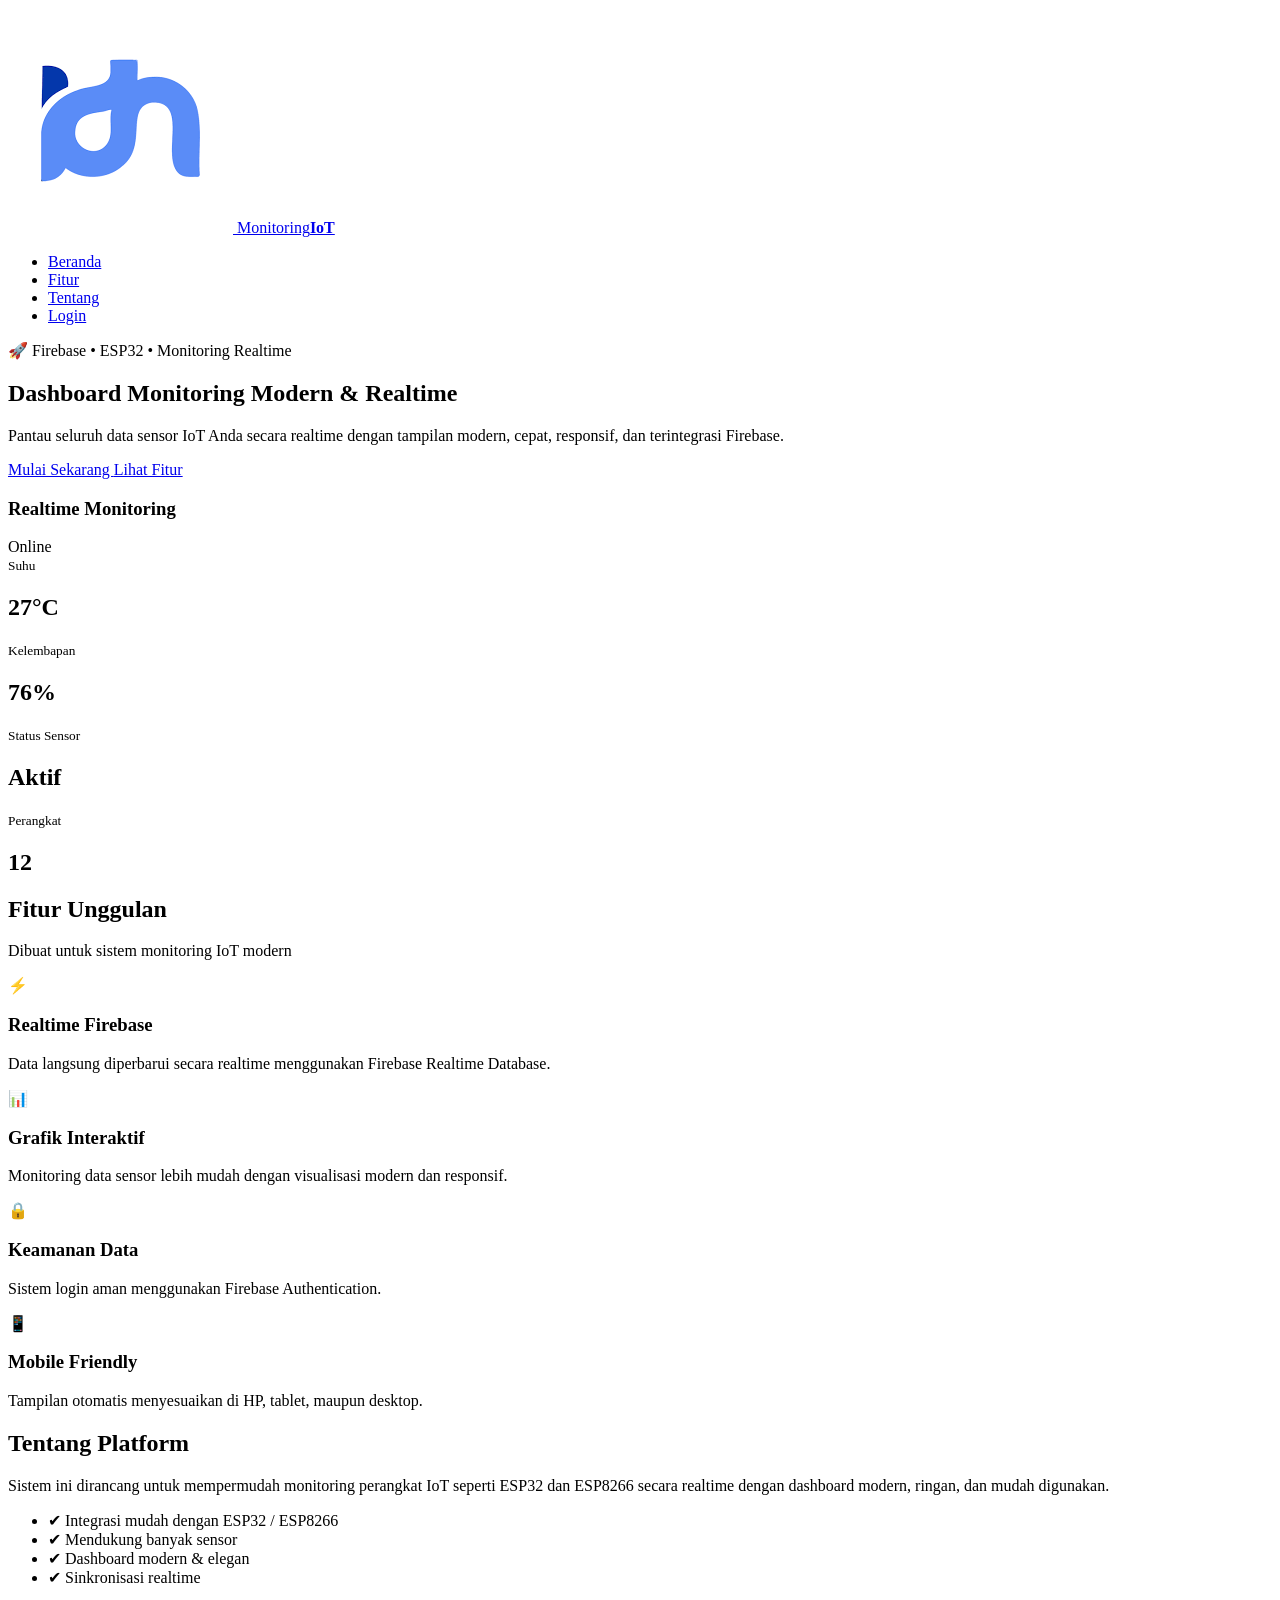
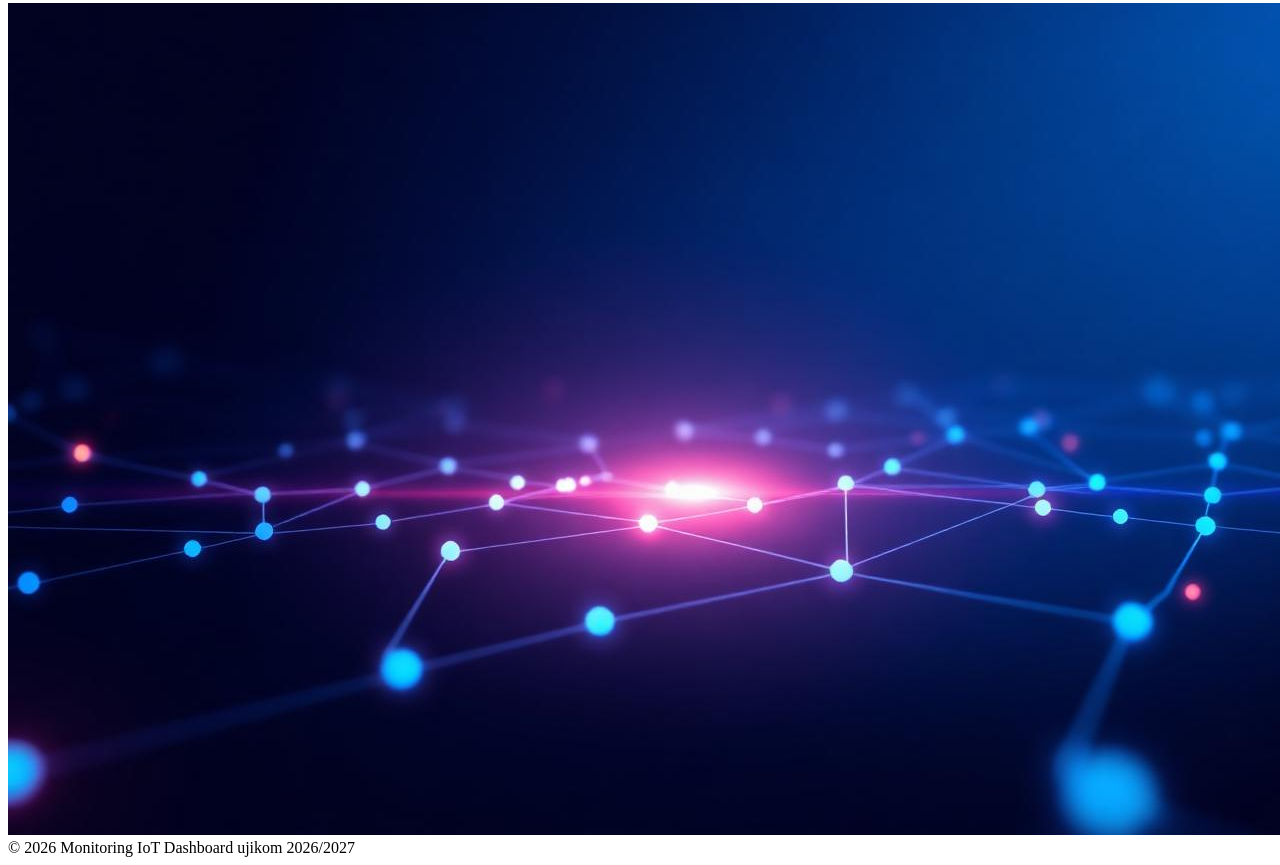
==== index.html @ 3c871036 "Ubah tampilan website jadi lebih bagus" ====
<!DOCTYPE html>
<html lang="id">

<head>
  <meta charset="UTF-8" />
  <meta name="viewport" content="width=device-width, initial-scale=1.0" />
  <title>Monitoring IoT | Smart Realtime Dashboard</title>

  <!-- Font -->
  <link rel="preconnect" href="https://fonts.googleapis.com">
  <link rel="preconnect" href="https://fonts.gstatic.com" crossorigin>
  <link href="https://fonts.googleapis.com/css2?family=Poppins:wght@300;400;500;600;700&display=swap" rel="stylesheet">

  <!-- CSS -->
  <link rel="stylesheet" href="css/stylee.css" />
</head>

<body>

  <!-- NAVBAR -->
  <header class="navbar">
    <div class="container nav-container">

      <a href="#" class="logo">
        <img src="img/logo.png" alt="">
        <span>Monitoring<strong>IoT</strong></span>
      </a>

      <ul class="nav-links">
        <li><a href="#">Beranda</a></li>
        <li><a href="#features">Fitur</a></li>
        <li><a href="#about">Tentang</a></li>
        <li>
          <a href="login.html" class="btn btn-primary">
            Login
          </a>
        </li>
      </ul>

    </div>
  </header>

  <!-- HERO -->
  <section class="hero">

    <div class="container hero-content">

      <div class="hero-text">

        <span class="badge">
          🚀 Firebase • ESP32 • Monitoring Realtime
        </span>

        <h1>
          Dashboard Monitoring
          <span class="gradient-text">
            Modern & Realtime
          </span>
        </h1>

        <p>
          Pantau seluruh data sensor IoT Anda secara realtime dengan
          tampilan modern, cepat, responsif, dan terintegrasi Firebase.
        </p>

        <div class="hero-actions">
          <a href="login.html" class="btn btn-primary">
            Mulai Sekarang
          </a>

          <a href="#features" class="btn btn-outline">
            Lihat Fitur
          </a>
        </div>

      </div>

      <!-- VISUAL -->
      <div class="dashboard-box">

        <div class="dashboard-top">
          <h3>Realtime Monitoring</h3>

          <div class="status">
            <div class="pulse"></div>
            Online
          </div>
        </div>

        <div class="chart"></div>

        <div class="cards">

          <div class="mini-card">
            <small>Suhu</small>
            <h2>27°C</h2>
          </div>

          <div class="mini-card">
            <small>Kelembapan</small>
            <h2>76%</h2>
          </div>

          <div class="mini-card">
            <small>Status Sensor</small>
            <h2>Aktif</h2>
          </div>

          <div class="mini-card">
            <small>Perangkat</small>
            <h2>12</h2>
          </div>

        </div>

      </div>

    </div>

  </section>

  <!-- FEATURES -->
  <section id="features">

    <div class="container">

      <div class="section-header">
        <h2>Fitur Unggulan</h2>
        <p>
          Dibuat untuk sistem monitoring IoT modern
        </p>
      </div>

      <div class="features-grid">

        <div class="feature-card">
          <div class="feature-icon">⚡</div>
          <h3>Realtime Firebase</h3>
          <p>
            Data langsung diperbarui secara realtime menggunakan Firebase Realtime Database.
          </p>
        </div>

        <div class="feature-card">
          <div class="feature-icon">📊</div>
          <h3>Grafik Interaktif</h3>
          <p>
            Monitoring data sensor lebih mudah dengan visualisasi modern dan responsif.
          </p>
        </div>

        <div class="feature-card">
          <div class="feature-icon">🔒</div>
          <h3>Keamanan Data</h3>
          <p>
            Sistem login aman menggunakan Firebase Authentication.
          </p>
        </div>

        <div class="feature-card">
          <div class="feature-icon">📱</div>
          <h3>Mobile Friendly</h3>
          <p>
            Tampilan otomatis menyesuaikan di HP, tablet, maupun desktop.
          </p>
        </div>

      </div>

    </div>

  </section>

  <!-- ABOUT -->
  <section id="about" class="about">

    <div class="container about-grid">

      <div>

        <h2>Tentang Platform</h2>

        <p>
          Sistem ini dirancang untuk mempermudah monitoring perangkat IoT
          seperti ESP32 dan ESP8266 secara realtime dengan dashboard modern,
          ringan, dan mudah digunakan.
        </p>

        <ul class="check-list">
          <li>✔ Integrasi mudah dengan ESP32 / ESP8266</li>
          <li>✔ Mendukung banyak sensor</li>
          <li>✔ Dashboard modern & elegan</li>
          <li>✔ Sinkronisasi realtime</li>
        </ul>

      </div>

      <div class="about-img">
        <img src="img/background.jpg" alt="">
      </div>

    </div>

  </section>

  <!-- FOOTER -->
  <footer>
    <div class="container">
      © 2026 Monitoring IoT Dashboard ujikom 2026/2027
    </div>
  </footer>

</body>

</html>
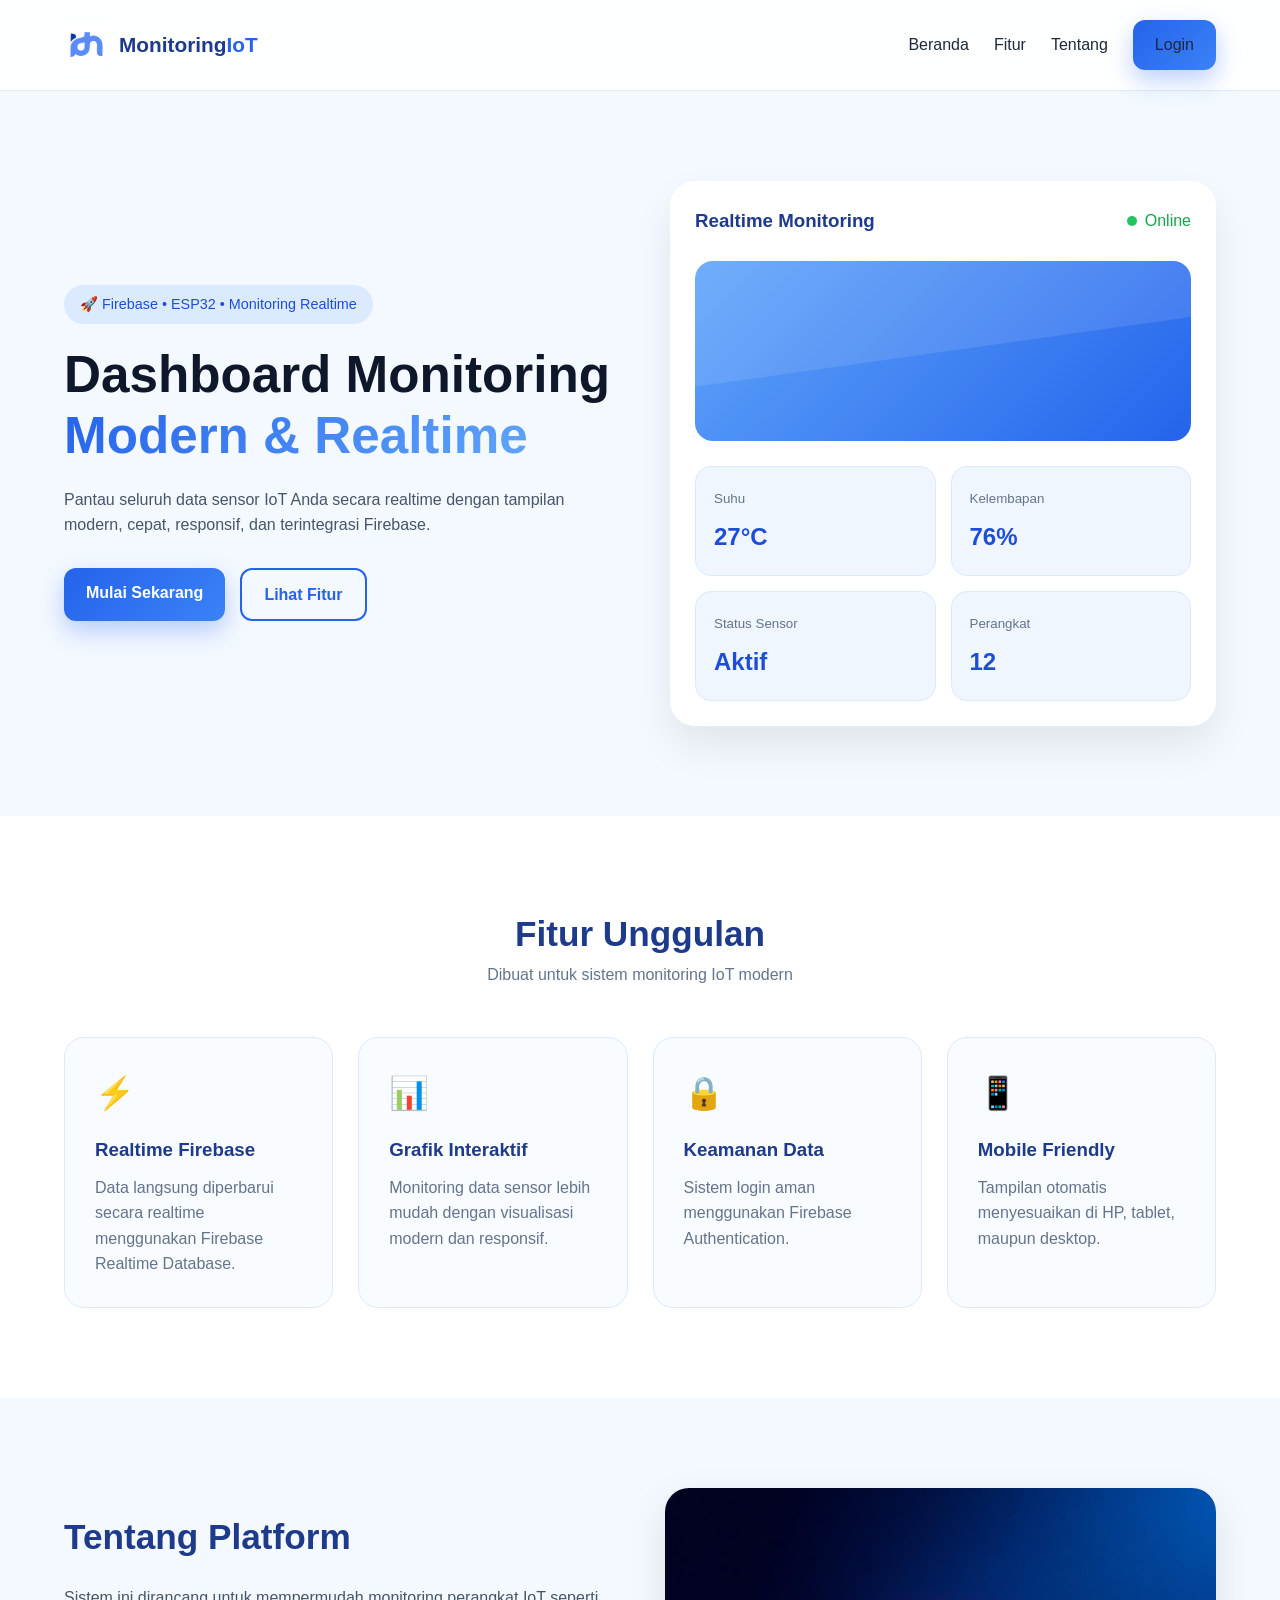
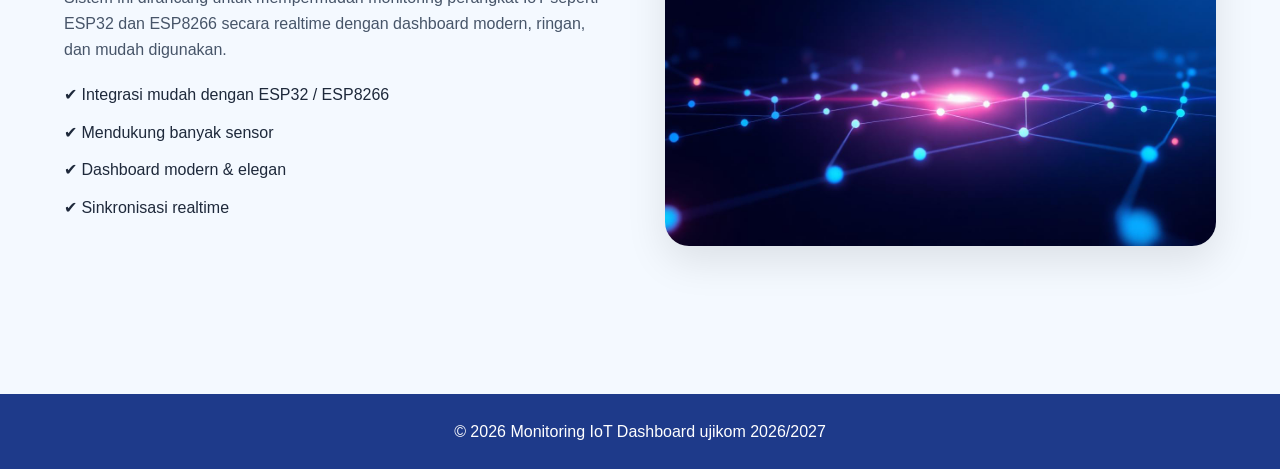
==== commit 0bd3cde7: "Bisa diakses XAMPP" ====
--- a/index.html
+++ b/index.html
@@ -11,8 +11,9 @@
   <link rel="preconnect" href="https://fonts.gstatic.com" crossorigin>
   <link href="https://fonts.googleapis.com/css2?family=Poppins:wght@300;400;500;600;700&display=swap" rel="stylesheet">
 
+
   <!-- CSS -->
-  <link rel="stylesheet" href="css/stylee.css" />
+  <link rel="stylesheet" href="css/style.css?v=1" />
 </head>
 
 <body>
--- a/css/style.css
+++ b/css/style.css
@@ -0,0 +1,1206 @@
+/* RESET */
+* {
+  margin: 0;
+  padding: 0;
+  box-sizing: border-box;
+}
+
+html {
+  scroll-behavior: smooth;
+}
+
+body {
+  font-family: 'Poppins', sans-serif;
+  background: #f4f9ff;
+  color: #0f172a;
+  line-height: 1.6;
+}
+
+:root {
+  --primary: #2563eb;
+  --text: #0f172a;
+  --text-soft: #6b7280;
+  --muted: #6b7280;
+  --border: #d1d5db;
+  --surface: #f8fafc;
+  --danger: #ef4444;
+  --success: #22c55e;
+  --gradient: linear-gradient(135deg, #5b21b6, #0ea5e9);
+}
+
+.btn-block {
+  width: 100%;
+  text-align: center;
+}
+
+/* CONTAINER */
+.container {
+  width: 90%;
+  max-width: 1200px;
+  margin: auto;
+}
+
+/* NAVBAR */
+.navbar {
+  width: 100%;
+  padding: 20px 0;
+  background: rgba(255, 255, 255, 0.9);
+  backdrop-filter: blur(10px);
+  position: sticky;
+  top: 0;
+  z-index: 1000;
+  border-bottom: 1px solid #dbeafe;
+}
+
+.nav-container {
+  display: flex;
+  justify-content: space-between;
+  align-items: center;
+}
+
+.logo {
+  display: flex;
+  align-items: center;
+  gap: 10px;
+  text-decoration: none;
+  color: #1e3a8a;
+  font-size: 1.3rem;
+  font-weight: 600;
+}
+
+.logo img {
+  width: 45px;
+}
+
+.logo strong {
+  color: #2563eb;
+}
+
+.nav-links {
+  display: flex;
+  align-items: center;
+  gap: 25px;
+  list-style: none;
+}
+
+.nav-links a {
+  text-decoration: none;
+  color: #1e293b;
+  font-weight: 500;
+  transition: 0.3s;
+}
+
+.nav-links a:hover {
+  color: #2563eb;
+}
+
+/* BUTTON */
+.btn {
+  display: inline-block;
+  padding: 12px 22px;
+  border-radius: 12px;
+  text-decoration: none;
+  font-weight: 600;
+  transition: 0.3s;
+  cursor: pointer;
+}
+
+.btn:hover,
+.sidebar-nav a:hover,
+.sidebar-nav a.active,
+.logout {
+  cursor: pointer;
+}
+
+.btn-primary {
+  background: linear-gradient(135deg, #2563eb, #3b82f6);
+  color: white;
+  box-shadow: 0 10px 25px rgba(37, 99, 235, 0.3);
+}
+
+.btn-primary:hover {
+  transform: translateY(-2px);
+}
+
+.btn-outline {
+  border: 2px solid #2563eb;
+  color: #2563eb;
+}
+
+.btn-outline:hover {
+  background: #2563eb;
+  color: white;
+}
+
+/* HERO */
+.hero {
+  padding: 90px 0;
+}
+
+.hero-content {
+  display: grid;
+  grid-template-columns: repeat(auto-fit, minmax(320px, 1fr));
+  align-items: center;
+  gap: 60px;
+}
+
+.badge {
+  display: inline-block;
+  padding: 8px 16px;
+  background: #dbeafe;
+  color: #1d4ed8;
+  border-radius: 999px;
+  font-size: 0.9rem;
+  margin-bottom: 20px;
+}
+
+.hero-text h1 {
+  font-size: 3.2rem;
+  line-height: 1.2;
+  margin-bottom: 20px;
+}
+
+.gradient-text {
+  background: linear-gradient(135deg, #2563eb, #60a5fa);
+  -webkit-background-clip: text;
+  -webkit-text-fill-color: transparent;
+}
+
+.hero-text p {
+  color: #475569;
+  margin-bottom: 30px;
+  max-width: 550px;
+}
+
+.hero-actions {
+  display: flex;
+  gap: 15px;
+  flex-wrap: wrap;
+}
+
+/* DASHBOARD BOX */
+.dashboard-box {
+  background: white;
+  padding: 25px;
+  border-radius: 25px;
+  box-shadow: 0 20px 40px rgba(0, 0, 0, 0.08);
+}
+
+.dashboard-top {
+  display: flex;
+  justify-content: space-between;
+  align-items: center;
+  margin-bottom: 25px;
+}
+
+.dashboard-top h3 {
+  color: #1e3a8a;
+}
+
+.status {
+  display: flex;
+  align-items: center;
+  gap: 8px;
+  color: #16a34a;
+  font-weight: 500;
+}
+
+.pulse {
+  width: 10px;
+  height: 10px;
+  background: #22c55e;
+  border-radius: 50%;
+  animation: pulse 1s infinite;
+}
+
+@keyframes pulse {
+  0% {
+    transform: scale(1);
+    opacity: 1;
+  }
+
+  100% {
+    transform: scale(2);
+    opacity: 0;
+  }
+}
+
+/* CHART */
+.chart {
+  height: 180px;
+  border-radius: 18px;
+  background: linear-gradient(135deg, #60a5fa, #2563eb);
+  margin-bottom: 25px;
+  position: relative;
+  overflow: hidden;
+}
+
+.chart::after {
+  content: "";
+  position: absolute;
+  width: 200%;
+  height: 100%;
+  background: rgba(255,255,255,0.1);
+  transform: rotate(-8deg);
+  top: -50%;
+  left: -50%;
+}
+
+/* MINI CARDS */
+.cards {
+  display: grid;
+  grid-template-columns: repeat(2, 1fr);
+  gap: 15px;
+}
+
+.mini-card {
+  background: #eff6ff;
+  padding: 18px;
+  border-radius: 16px;
+  border: 1px solid #dbeafe;
+}
+
+.mini-card small {
+  color: #64748b;
+}
+
+.mini-card h2 {
+  margin-top: 8px;
+  color: #1d4ed8;
+}
+
+/* FEATURES */
+#features {
+  padding: 90px 0;
+  background: white;
+}
+
+.section-header {
+  text-align: center;
+  margin-bottom: 50px;
+}
+
+.section-header h2 {
+  font-size: 2.2rem;
+  color: #1e3a8a;
+}
+
+.section-header p {
+  color: #64748b;
+}
+
+.features-grid {
+  display: grid;
+  grid-template-columns: repeat(auto-fit, minmax(240px, 1fr));
+  gap: 25px;
+}
+
+.feature-card {
+  background: #f8fbff;
+  padding: 30px;
+  border-radius: 20px;
+  border: 1px solid #dbeafe;
+  transition: 0.3s;
+}
+
+.feature-card:hover {
+  transform: translateY(-5px);
+  box-shadow: 0 15px 30px rgba(37, 99, 235, 0.1);
+}
+
+.feature-icon {
+  font-size: 2rem;
+  margin-bottom: 15px;
+}
+
+.feature-card h3 {
+  margin-bottom: 10px;
+  color: #1e3a8a;
+}
+
+.feature-card p {
+  color: #64748b;
+}
+
+/* DASHBOARD / ADMIN LAYOUT */
+body.dashboard-body {
+  background: #f3f4f6;
+}
+
+.app-shell {
+  display: flex;
+  min-height: 100vh;
+}
+
+.sidebar {
+  width: 260px;
+  background: #111827;
+  color: white;
+  position: fixed;
+  left: 0;
+  top: 0;
+  height: 100vh;
+  padding: 20px;
+  z-index: 1000;
+}
+
+.sidebar-brand {
+  display: flex;
+  align-items: center;
+  gap: 12px;
+  margin-bottom: 40px;
+  font-size: 20px;
+  font-weight: bold;
+}
+
+.sidebar-brand img {
+  width: 40px;
+  height: 40px;
+  border-radius: 10px;
+}
+
+.sidebar-nav {
+  display: flex;
+  flex-direction: column;
+  gap: 10px;
+}
+
+.sidebar-nav a {
+  text-decoration: none;
+  color: white;
+  padding: 14px 16px;
+  border-radius: 12px;
+  transition: 0.3s;
+  display: block;
+}
+
+.sidebar-nav a:hover {
+  background: rgba(255, 255, 255, 0.1);
+}
+
+.sidebar-nav a.active {
+  background: #2563eb;
+  font-weight: 700;
+}
+
+.logout {
+  margin-top: 20px;
+  background: #dc2626;
+}
+
+.logout:hover {
+  background: #b91c1c !important;
+}
+
+.main {
+  margin-left: 260px;
+  width: calc(100% - 260px);
+  padding: 25px;
+}
+
+.topbar {
+  display: flex;
+  justify-content: space-between;
+  align-items: center;
+  margin-bottom: 25px;
+}
+
+.topbar h1 {
+  font-size: 28px;
+  margin-bottom: 5px;
+}
+
+.muted {
+  color: #6b7280;
+}
+
+.topbar-actions {
+  display: flex;
+  align-items: center;
+  gap: 15px;
+}
+
+.status-pill {
+  background: white;
+  padding: 10px 14px;
+  border-radius: 20px;
+  font-size: 14px;
+  display: flex;
+  align-items: center;
+  gap: 8px;
+  box-shadow: 0 2px 10px rgba(0, 0, 0, 0.08);
+}
+
+.dot {
+  width: 10px;
+  height: 10px;
+  border-radius: 50%;
+  display: inline-block;
+}
+
+.online {
+  background: #22c55e;
+}
+
+.warn {
+  background: #f59e0b;
+}
+
+.off {
+  background: #ef4444;
+}
+
+.avatar {
+  width: 42px;
+  height: 42px;
+  border-radius: 50%;
+  background: #2563eb;
+  color: white;
+  display: flex;
+  justify-content: center;
+  align-items: center;
+  font-weight: bold;
+}
+
+.stats-grid {
+  display: grid;
+  grid-template-columns: repeat(auto-fit, minmax(220px, 1fr));
+  gap: 20px;
+  margin-bottom: 25px;
+}
+
+.stats-grid.two-col {
+  grid-template-columns: repeat(2, 1fr);
+}
+
+.stat-card {
+  padding: 22px;
+  border-radius: 20px;
+  color: white;
+  box-shadow: 0 5px 20px rgba(0, 0, 0, 0.08);
+}
+
+.stat-card small {
+  font-size: 14px;
+  opacity: 0.9;
+}
+
+.stat-card h2 {
+  font-size: 32px;
+  margin: 10px 0;
+}
+
+.trend {
+  font-size: 14px;
+}
+
+.gradient-1 {
+  background: linear-gradient(135deg, #3b82f6, #2563eb);
+}
+
+.gradient-2 {
+  background: linear-gradient(135deg, #10b981, #059669);
+}
+
+.gradient-3 {
+  background: linear-gradient(135deg, #f59e0b, #d97706);
+}
+
+.gradient-4 {
+  background: linear-gradient(135deg, #8b5cf6, #7c3aed);
+}
+
+.dashboard-grid {
+  display: grid;
+  grid-template-columns: 2fr 1fr;
+  gap: 20px;
+  margin-bottom: 25px;
+}
+
+.panel {
+  background: white;
+  border-radius: 20px;
+  padding: 20px;
+  box-shadow: 0 5px 20px rgba(0, 0, 0, 0.06);
+}
+
+.panel-header {
+  display: flex;
+  justify-content: space-between;
+  align-items: center;
+  margin-bottom: 20px;
+}
+
+.panel-header h3 {
+  font-size: 20px;
+}
+
+.panel-header.panel-header--wrap {
+  flex-wrap: wrap;
+  gap: 12px;
+}
+
+.panel.panel-compact {
+  padding: 18px 22px;
+}
+
+.panel-note,
+.relay-status {
+  color: var(--muted);
+  font-size: 0.83rem;
+}
+
+.relay-row {
+  display: flex;
+  align-items: center;
+  gap: 20px;
+  padding: 16px 0;
+}
+
+.relay-info {
+  flex: 1;
+}
+
+.relay-info-title {
+  font-weight: 600;
+  font-size: 1rem;
+}
+
+.relay-info-subtitle {
+  color: var(--muted);
+  font-size: 0.83rem;
+  margin-top: 2px;
+}
+
+.relay-label {
+  font-size: 0.9rem;
+  color: var(--muted);
+  min-width: 40px;
+}
+
+.filter-controls {
+  display: flex;
+  gap: 10px;
+  flex-wrap: wrap;
+}
+
+.filter-select {
+  padding: 10px 14px;
+  border-radius: 10px;
+  border: 1px solid var(--border);
+  background: var(--surface);
+  color: var(--text);
+  font-size: 0.95rem;
+  min-width: 180px;
+}
+
+.info-stack {
+  display: flex;
+  flex-direction: column;
+  gap: 10px;
+}
+
+.table-empty td {
+  text-align: center;
+  color: var(--muted);
+}
+
+select {
+  padding: 10px;
+  border-radius: 10px;
+  border: 1px solid #ddd;
+  outline: none;
+}
+
+.activity-list {
+  list-style: none;
+}
+
+.activity-list li {
+  display: flex;
+  align-items: center;
+  justify-content: space-between;
+  gap: 10px;
+  padding: 12px 0;
+  border-bottom: 1px solid #eee;
+  font-size: 14px;
+}
+
+.activity-list small {
+  color: #6b7280;
+}
+
+.table-wrap {
+  overflow-x: auto;
+}
+
+.data-table {
+  width: 100%;
+  border-collapse: collapse;
+}
+
+.data-table th,
+.data-table td {
+  padding: 14px;
+  text-align: left;
+  border-bottom: 1px solid #eee;
+}
+
+.data-table th {
+  background: #f9fafb;
+  font-weight: 600;
+}
+
+.data-table tbody tr:hover {
+  background: #f8fafc;
+}
+
+.input-disabled {
+  opacity: 0.6;
+  cursor: not-allowed;
+}
+
+canvas {
+  width: 100% !important;
+  max-width: 100%;
+}
+
+@media (max-width: 900px) {
+  .sidebar {
+    width: 220px;
+  }
+
+  .main {
+    margin-left: 220px;
+    width: calc(100% - 220px);
+  }
+
+  .dashboard-grid {
+    grid-template-columns: 1fr;
+  }
+}
+
+@media (max-width: 700px) {
+  .sidebar {
+    position: relative;
+    width: 100%;
+    height: auto;
+  }
+
+  .app-shell {
+    flex-direction: column;
+  }
+
+  .main {
+    margin-left: 0;
+    width: 100%;
+  }
+
+  .topbar {
+    flex-direction: column;
+    align-items: flex-start;
+    gap: 15px;
+  }
+}
+
+/* AUTH / LOGIN STYLES */
+.login-body {
+  min-height: 100vh;
+  display: grid;
+  place-items: center;
+  background:
+    radial-gradient(1000px 500px at 10% 10%, rgba(124, 58, 237, .18), transparent 60%),
+    radial-gradient(900px 500px at 90% 90%, rgba(6, 182, 212, .16), transparent 60%),
+    #0b1020;
+  padding: 24px;
+}
+
+.login-wrapper {
+  width: 100%;
+  max-width: 980px;
+  display: grid;
+  grid-template-columns: 1fr 1fr;
+  background: #fff;
+  border-radius: 22px;
+  overflow: hidden;
+  box-shadow: 0 30px 80px rgba(0, 0, 0, .45);
+}
+
+.login-card {
+  padding: 48px 44px;
+}
+
+.login-brand {
+  text-align: center;
+  margin-bottom: 32px;
+}
+
+.login-brand img {
+  width: 48px;
+  height: 48px;
+  margin: 0 auto 12px;
+}
+
+.login-brand h1 {
+  font-size: 24px;
+  font-weight: 800;
+  letter-spacing: -.01em;
+}
+
+.login-brand p {
+  color: var(--text-soft);
+  font-size: 14px;
+  margin-top: 6px;
+}
+
+.login-form .form-group {
+  margin-bottom: 18px;
+}
+
+.login-form label {
+  display: block;
+  font-size: 13px;
+  font-weight: 600;
+  margin-bottom: 6px;
+  color: var(--text);
+}
+
+.login-form input[type="email"],
+.login-form input[type="password"] {
+  width: 100%;
+  padding: 12px 14px;
+  border-radius: 10px;
+  border: 1px solid var(--border);
+  font-size: 14px;
+  transition: border .15s ease, box-shadow .15s ease;
+  outline: none;
+  background: #fafbfd;
+}
+
+.login-form input:focus {
+  border-color: var(--primary);
+  box-shadow: 0 0 0 4px rgba(79, 70, 229, .12);
+  background: #fff;
+}
+
+.form-row {
+  display: flex;
+  align-items: center;
+  justify-content: space-between;
+  margin: 8px 0 20px;
+}
+
+.checkbox {
+  font-size: 13px;
+  color: var(--text-soft);
+  display: flex;
+  align-items: center;
+  gap: 6px;
+}
+
+.link {
+  color: var(--primary);
+  font-size: 13px;
+  font-weight: 600;
+}
+
+.link:hover {
+  text-decoration: underline;
+}
+
+.form-message {
+  margin-top: 14px;
+  font-size: 13px;
+  text-align: center;
+  min-height: 18px;
+}
+
+.form-message.error {
+  color: var(--danger);
+}
+
+.form-message.success {
+  color: var(--success);
+}
+
+.form-footer {
+  margin-top: 22px;
+  text-align: center;
+  font-size: 13px;
+  color: var(--text-soft);
+}
+
+.login-art {
+  position: relative;
+  background: var(--gradient);
+  color: #fff;
+  display: grid;
+  place-items: center;
+  padding: 48px;
+  overflow: hidden;
+}
+
+.login-art::before {
+  content: '';
+  position: absolute;
+  inset: 0;
+  background: radial-gradient(400px 200px at 80% 20%, rgba(255, 255, 255, .25), transparent 60%);
+}
+
+.art-content {
+  position: relative;
+  z-index: 1;
+  text-align: center;
+  max-width: 320px;
+}
+
+.art-content h2 {
+  font-size: 32px;
+  font-weight: 800;
+  line-height: 1.15;
+}
+
+.art-content p {
+  margin-top: 12px;
+  opacity: .9;
+  font-size: 14px;
+}
+
+.input-wrapper {
+  position: relative;
+  width: 100%;
+}
+
+.login-form .input-wrapper input {
+  padding-right: 42px !important;
+}
+
+.toggle-pass-btn {
+  position: absolute;
+  right: 12px;
+  top: 50%;
+  transform: translateY(-50%);
+  background: none;
+  border: none;
+  cursor: pointer;
+  padding: 0;
+  font-size: 16px;
+  display: flex;
+  align-items: center;
+  justify-content: center;
+  outline: none;
+  transition: opacity 0.2s ease;
+}
+
+.toggle-pass-btn:hover {
+  opacity: 0.8;
+}
+
+@media (max-width: 760px) {
+  .login-wrapper {
+    grid-template-columns: 1fr;
+    max-width: 440px;
+  }
+
+  .login-art {
+    display: none;
+  }
+
+  .login-card {
+    padding: 36px 28px;
+  }
+}
+
+/* DASHBOARD PAGE COMPONENTS */
+.relay-switch {
+  position: relative;
+  display: inline-block;
+  width: 56px;
+  height: 30px;
+  cursor: pointer;
+  flex-shrink: 0;
+}
+
+.relay-switch input {
+  opacity: 0;
+  width: 0;
+  height: 0;
+}
+
+.relay-slider {
+  position: absolute;
+  top: 0;
+  left: 0;
+  right: 0;
+  bottom: 0;
+  background: #cbd5e1;
+  border-radius: 30px;
+  transition: 0.3s;
+}
+
+.relay-slider::before {
+  content: "";
+  position: absolute;
+  width: 22px;
+  height: 22px;
+  left: 4px;
+  bottom: 4px;
+  background: white;
+  border-radius: 50%;
+  transition: 0.3s;
+  box-shadow: 0 2px 6px rgba(0, 0, 0, 0.2);
+}
+
+.relay-switch input:checked + .relay-slider {
+  background: #22c55e;
+}
+
+.relay-switch input:checked + .relay-slider::before {
+  transform: translateX(26px);
+}
+
+.relay-switch:hover .relay-slider {
+  filter: brightness(0.95);
+}
+
+.badge-pill {
+  padding: 4px 10px;
+  border-radius: 20px;
+  font-size: 12px;
+  font-weight: 600;
+}
+
+.badge-pill.ok {
+  background: #dcfce7;
+  color: #15803d;
+}
+
+.badge-pill.warn {
+  background: #fef9c3;
+  color: #a16207;
+}
+
+.badge-pill.err {
+  background: #fee2e2;
+  color: #b91c1c;
+}
+
+.settings-grid {
+  display: grid;
+  grid-template-columns: 1fr 1fr;
+  gap: 20px;
+}
+
+@media (max-width: 768px) {
+  .settings-grid {
+    grid-template-columns: 1fr;
+  }
+}
+
+.form-field {
+  display: flex;
+  flex-direction: column;
+  gap: 6px;
+  margin-bottom: 16px;
+}
+
+.form-field label {
+  font-size: 0.85rem;
+  font-weight: 600;
+  color: var(--muted);
+  text-transform: uppercase;
+  letter-spacing: 0.04em;
+}
+
+.form-field input,
+.form-field select,
+.form-field textarea {
+  padding: 10px 14px;
+  border-radius: 10px;
+  border: 1px solid var(--border);
+  background: var(--surface);
+  color: var(--text);
+  font-size: 0.95rem;
+  transition: border-color 0.2s;
+  outline: none;
+}
+
+.form-field input:focus,
+.form-field select:focus {
+  border-color: var(--primary);
+}
+
+.toggle-switch {
+  display: flex;
+  align-items: center;
+  justify-content: space-between;
+  padding: 14px 0;
+  border-bottom: 1px solid var(--border);
+}
+
+.toggle-switch:last-child {
+  border-bottom: none;
+}
+
+.toggle-switch span {
+  font-size: 0.95rem;
+}
+
+.toggle-switch small {
+  color: var(--muted);
+  font-size: 0.8rem;
+  display: block;
+}
+
+.switch {
+  position: relative;
+  display: inline-block;
+  width: 44px;
+  height: 24px;
+  flex-shrink: 0;
+}
+
+.switch input {
+  opacity: 0;
+  width: 0;
+  height: 0;
+}
+
+.slider {
+  position: absolute;
+  cursor: pointer;
+  top: 0;
+  left: 0;
+  right: 0;
+  bottom: 0;
+  background: var(--border);
+  border-radius: 24px;
+  transition: 0.3s;
+}
+
+.slider:before {
+  position: absolute;
+  content: "";
+  height: 18px;
+  width: 18px;
+  left: 3px;
+  bottom: 3px;
+  background: white;
+  border-radius: 50%;
+  transition: 0.3s;
+}
+
+.switch input:checked + .slider {
+  background: var(--primary);
+}
+
+.switch input:checked + .slider:before {
+  transform: translateX(20px);
+}
+
+.save-btn {
+  margin-top: 8px;
+}
+
+.alert-success {
+  display: none;
+  background: rgba(16, 185, 129, 0.1);
+  border: 1px solid rgba(16, 185, 129, 0.3);
+  color: #10b981;
+  padding: 10px 16px;
+  border-radius: 10px;
+  font-size: 0.9rem;
+  margin-top: 12px;
+}
+
+/* ABOUT */
+.about {
+  padding: 90px 0;
+}
+
+.about-grid {
+  display: grid;
+  grid-template-columns: repeat(auto-fit, minmax(320px, 1fr));
+  gap: 50px;
+  align-items: center;
+}
+
+.about h2 {
+  font-size: 2.2rem;
+  color: #1e3a8a;
+  margin-bottom: 20px;
+}
+
+.about p {
+  color: #475569;
+  margin-bottom: 20px;
+}
+
+.check-list {
+  list-style: none;
+}
+
+.check-list li {
+  margin-bottom: 12px;
+  color: #1e293b;
+}
+
+.about-img img {
+  width: 100%;
+  border-radius: 24px;
+  box-shadow: 0 15px 40px rgba(0, 0, 0, 0.1);
+}
+
+/* FOOTER */
+footer {
+  background: #1e3a8a;
+  color: white;
+  text-align: center;
+  padding: 25px 0;
+  margin-top: 50px;
+}
+
+.footer-logo {
+  display: inline-flex;
+  align-items: center;
+  gap: 10px;
+  font-weight: 700;
+  color: white;
+}
+
+.footer-logo img {
+  width: 24px;
+  height: 24px;
+}
+
+.footer-description {
+  margin-top: 12px;
+  max-width: 360px;
+  margin-left: auto;
+  margin-right: auto;
+  line-height: 1.6;
+  color: rgba(255, 255, 255, 0.82);
+}
+
+/* RESPONSIVE */
+@media (max-width: 768px) {
+
+  .nav-container {
+    flex-direction: column;
+    gap: 20px;
+  }
+
+  .nav-links {
+    flex-wrap: wrap;
+    justify-content: center;
+  }
+
+  .hero-text h1 {
+    font-size: 2.4rem;
+  }
+
+  .cards {
+    grid-template-columns: 1fr;
+  }
+
+}
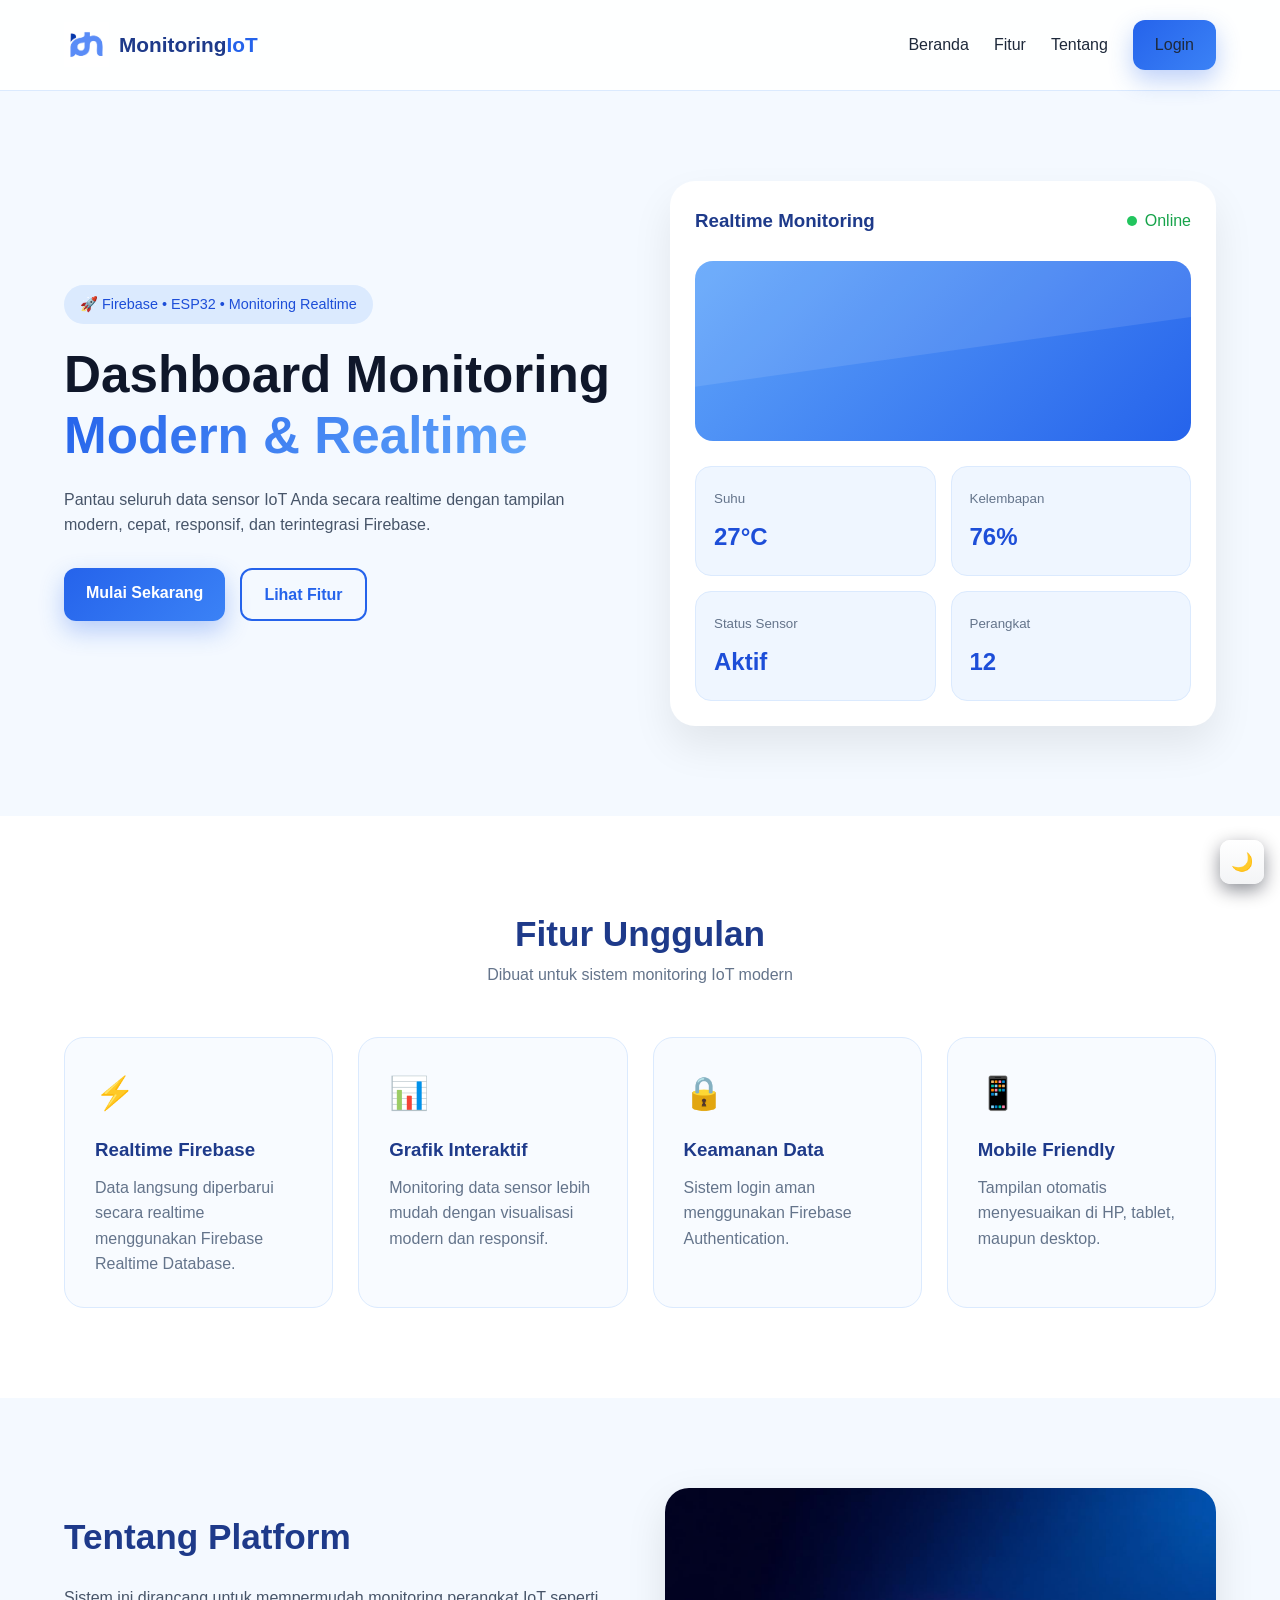
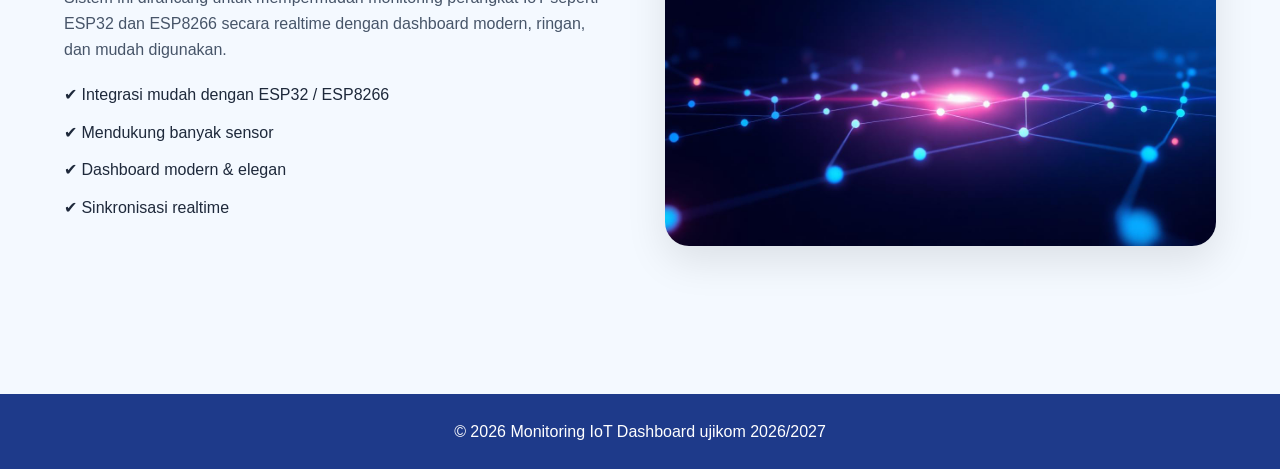
==== commit 02b79ad1: "nambahin dark mode" ====
--- a/index.html
+++ b/index.html
@@ -14,6 +14,7 @@
 
   <!-- CSS -->
   <link rel="stylesheet" href="css/style.css?v=1" />
+  <link rel="stylesheet" href="css/dark-mode.css" />
 </head>
 
 <body>
@@ -211,6 +212,7 @@
     </div>
   </footer>
 
+  <script src="js/darkmode.js"></script>
 </body>
 
 </html>
--- a/css/style.css
+++ b/css/style.css
@@ -10,7 +10,7 @@
 }
 
 body {
-  font-family: 'Poppins', sans-serif;
+  font-family: "Poppins", sans-serif;
   background: #f4f9ff;
   color: #0f172a;
   line-height: 1.6;
@@ -120,6 +120,7 @@
 
 .btn-primary:hover {
   transform: translateY(-2px);
+  color: white !important;
 }
 
 .btn-outline {
@@ -240,7 +241,7 @@
   position: absolute;
   width: 200%;
   height: 100%;
-  background: rgba(255,255,255,0.1);
+  background: rgba(255, 255, 255, 0.1);
   transform: rotate(-8deg);
   top: -50%;
   left: -50%;
@@ -708,10 +709,7 @@
   min-height: 100vh;
   display: grid;
   place-items: center;
-  background:
-    radial-gradient(1000px 500px at 10% 10%, rgba(124, 58, 237, .18), transparent 60%),
-    radial-gradient(900px 500px at 90% 90%, rgba(6, 182, 212, .16), transparent 60%),
-    #0b1020;
+  background: radial-gradient(1000px 500px at 10% 10%, rgba(124, 58, 237, 0.18), transparent 60%), radial-gradient(900px 500px at 90% 90%, rgba(6, 182, 212, 0.16), transparent 60%), #0b1020;
   padding: 24px;
 }
 
@@ -723,7 +721,7 @@
   background: #fff;
   border-radius: 22px;
   overflow: hidden;
-  box-shadow: 0 30px 80px rgba(0, 0, 0, .45);
+  box-shadow: 0 30px 80px rgba(0, 0, 0, 0.45);
 }
 
 .login-card {
@@ -744,7 +742,7 @@
 .login-brand h1 {
   font-size: 24px;
   font-weight: 800;
-  letter-spacing: -.01em;
+  letter-spacing: -0.01em;
 }
 
 .login-brand p {
@@ -769,17 +767,23 @@
 .login-form input[type="password"] {
   width: 100%;
   padding: 12px 14px;
+  height: 44px;
+  line-height: 1.5;
   border-radius: 10px;
   border: 1px solid var(--border);
   font-size: 14px;
-  transition: border .15s ease, box-shadow .15s ease;
+  transition:
+    border 0.15s ease,
+    box-shadow 0.15s ease;
   outline: none;
   background: #fafbfd;
+  font-family: "Poppins", sans-serif;
+  box-sizing: border-box;
 }
 
 .login-form input:focus {
   border-color: var(--primary);
-  box-shadow: 0 0 0 4px rgba(79, 70, 229, .12);
+  box-shadow: 0 0 0 4px rgba(79, 70, 229, 0.12);
   background: #fff;
 }
 
@@ -841,10 +845,10 @@
 }
 
 .login-art::before {
-  content: '';
+  content: "";
   position: absolute;
   inset: 0;
-  background: radial-gradient(400px 200px at 80% 20%, rgba(255, 255, 255, .25), transparent 60%);
+  background: radial-gradient(400px 200px at 80% 20%, rgba(255, 255, 255, 0.25), transparent 60%);
 }
 
 .art-content {
@@ -862,17 +866,18 @@
 
 .art-content p {
   margin-top: 12px;
-  opacity: .9;
+  opacity: 0.9;
   font-size: 14px;
 }
 
 .input-wrapper {
   position: relative;
   width: 100%;
+  display: block;
 }
 
 .login-form .input-wrapper input {
-  padding-right: 42px !important;
+  padding-right: 44px;
 }
 
 .toggle-pass-btn {
@@ -883,17 +888,28 @@
   background: none;
   border: none;
   cursor: pointer;
-  padding: 0;
-  font-size: 16px;
   display: flex;
   align-items: center;
   justify-content: center;
+  padding: 4px;
+  width: 24px;
+  height: 24px;
+  flex-shrink: 0;
+  color: #6b7280;
+  line-height: 1;
+  z-index: 10;
   outline: none;
-  transition: opacity 0.2s ease;
+  transition: color 0.2s ease;
 }
 
 .toggle-pass-btn:hover {
-  opacity: 0.8;
+  color: #1f2937;
+}
+
+.toggle-pass-btn svg {
+  width: 18px;
+  height: 18px;
+  display: block;
 }
 
 @media (max-width: 760px) {
@@ -1184,7 +1200,6 @@
 
 /* RESPONSIVE */
 @media (max-width: 768px) {
-
   .nav-container {
     flex-direction: column;
     gap: 20px;
@@ -1202,5 +1217,4 @@
   .cards {
     grid-template-columns: 1fr;
   }
-
-}+}
--- a/css/dark-mode.css
+++ b/css/dark-mode.css
@@ -0,0 +1,74 @@
+/* Dark mode overrides */
+body.dark {
+  --bg: #0b1220;
+  --panel: #0f1724;
+  --muted: #9ca3af;
+  --text: #e6eef6;
+  --border: rgba(255,255,255,0.06);
+  --primary: #6366f1;
+  --card-gradient-1: linear-gradient(135deg,#0f1724 0%,#111827 100%);
+}
+
+body.dark {
+  background: var(--bg);
+  color: var(--text);
+}
+
+body.dark .container,
+body.dark .main,
+body.dark .panel,
+body.dark .login-card,
+body.dark .dashboard-box {
+  background: var(--panel);
+  color: var(--text);
+  border-color: var(--border);
+}
+
+body.dark .navbar,
+body.dark .topbar {
+  background: #071127;
+  color: var(--text);
+  border-bottom: 1px solid rgba(255,255,255,0.04);
+}
+
+body.dark .sidebar {
+  background: #071127;
+  color: var(--text);
+}
+
+body.dark a { color: #c7d2fe; }
+body.dark .muted { color: var(--muted); }
+body.dark .stat-card { background: linear-gradient(135deg, rgba(255,255,255,0.02), rgba(255,255,255,0.01)); }
+body.dark .panel-header h3, body.dark h1, body.dark h2, body.dark h3 { color: var(--text); }
+
+body.dark .data-table th, body.dark .data-table td { color: var(--text); border-color: rgba(255,255,255,0.03); }
+body.dark .data-table thead th { background: rgba(255,255,255,0.02); }
+
+body.dark .btn { background: rgba(255,255,255,0.03); color: var(--text); border: 1px solid rgba(255,255,255,0.04); }
+body.dark .btn-primary { background: var(--primary); color: #fff; }
+
+/* Toggle button */
+.dark-toggle {
+  position: fixed;
+  right: 16px;
+  bottom: 16px;
+  width: 44px;
+  height: 44px;
+  border-radius: 10px;
+  display: flex;
+  align-items: center;
+  justify-content: center;
+  box-shadow: 0 6px 18px rgba(2,6,23,0.45);
+  background: linear-gradient(180deg,#ffffff,#f3f4f6);
+  color: #0f1724;
+  border: none;
+  cursor: pointer;
+  z-index: 9999;
+}
+
+body.dark .dark-toggle { background: linear-gradient(180deg,#0f1724,#071127); color: #e6eef6; }
+.dark-toggle .icon { font-size: 18px; }
+
+@media (max-width: 700px){
+  .dark-toggle { right: 12px; bottom: 12px; }
+}
